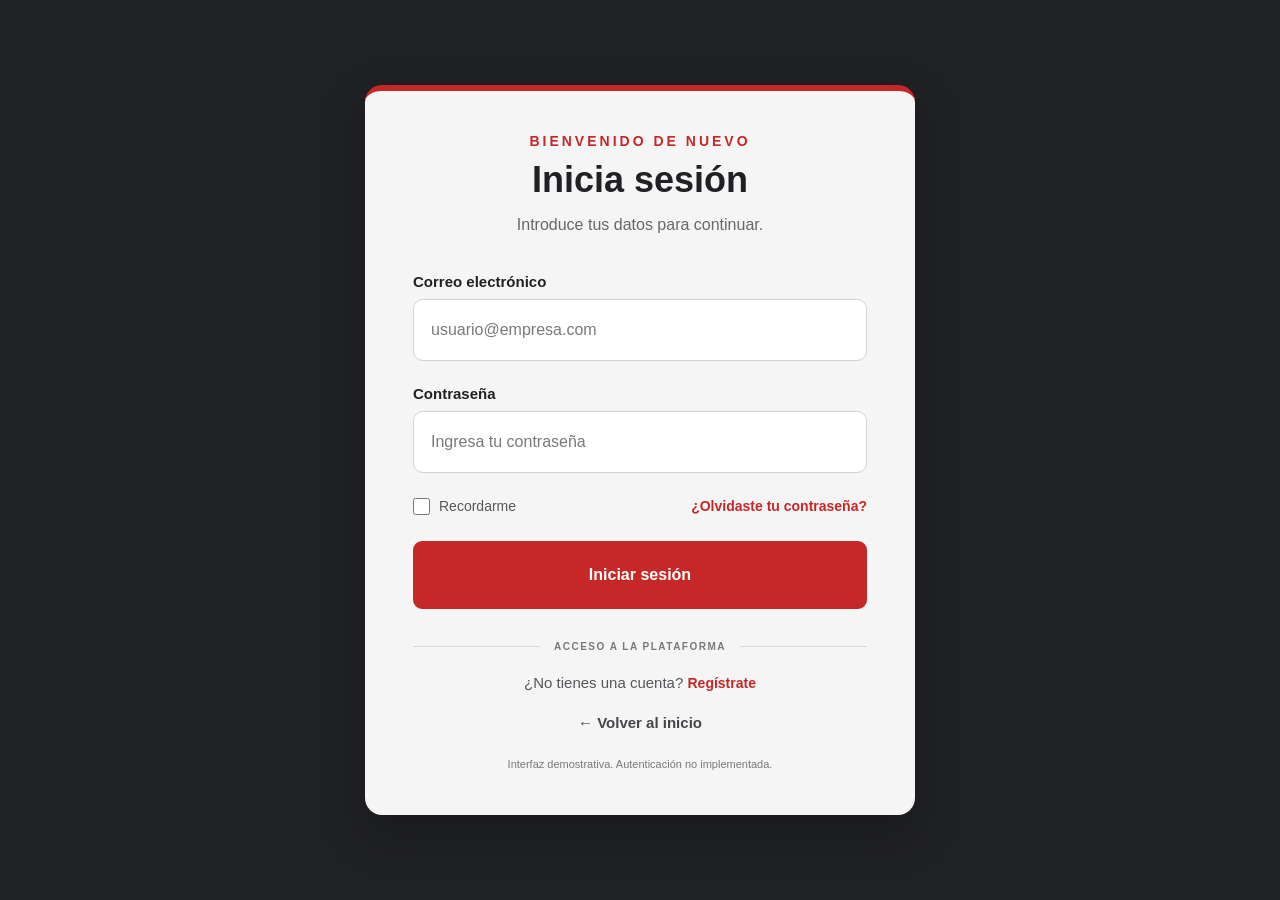
==== login.html @ ec5d8154 "Crear pagina de inicio de sesion" ====
<!DOCTYPE html>
<html lang="es">

<head>
    <meta charset="UTF-8">
    <meta name="viewport" content="width=device-width, initial-scale=1.0">
    <meta name="description" content="Acceso a SoftBecX Shield, plataforma de seguridad digital empresarial.">

    <title>Iniciar sesión | SoftBecX Shield</title>

    <style>
        :root {
            --rojo: #C62828;
            --rojo-hover: #A51F1F;
            --grafito: #202124;
            --blanco-humo: #F5F5F5;
            --gris: #66686C;
            --borde: #D3D3D5;
        }

        * {
            box-sizing: border-box;
            margin: 0;
            padding: 0;
        }

        body {
            min-height: 100vh;
            display: flex;
            justify-content: center;
            align-items: center;
            padding: 25px;
            font-family: Arial, Helvetica, sans-serif;
            color: var(--grafito);
            background-color: var(--grafito);
        }

        a {
            color: inherit;
            text-decoration: none;
        }

        button,
        input {
            font: inherit;
        }

        a:focus-visible,
        button:focus-visible,
        input:focus-visible {
            outline: 3px solid var(--rojo);
            outline-offset: 4px;
        }

        .tarjeta-login {
            width: 100%;
            max-width: 550px;
            padding: 42px 48px;
            background-color: var(--blanco-humo);
            border-top: 6px solid var(--rojo);
            border-radius: 17px;
            box-shadow: 0 18px 45px rgba(0, 0, 0, 0.22);
        }

        .encabezado-tarjeta {
            margin-bottom: 35px;
            text-align: center;
        }

        .subtitulo {
            margin-bottom: 8px;
            color: var(--rojo);
            font-size: 14px;
            font-weight: 800;
            letter-spacing: 3px;
        }

        .encabezado-tarjeta h1 {
            margin-bottom: 10px;
            color: var(--grafito);
            font-size: 36px;
            line-height: 1.25;
        }

        .texto-tarjeta {
            color: var(--gris);
            font-size: 16px;
            line-height: 1.6;
        }

        .formulario {
            display: flex;
            flex-direction: column;
            gap: 24px;
        }

        .campo label {
            display: block;
            margin-bottom: 9px;
            color: var(--grafito);
            font-size: 15px;
            font-weight: 700;
        }

        .campo input {
            display: block;
            width: 100%;
            min-height: 62px;
            padding: 16px 17px;
            color: var(--grafito);
            background-color: #FFFFFF;
            border: 1px solid var(--borde);
            border-radius: 10px;
            font-size: 16px;
            transition: border-color 0.2s, box-shadow 0.2s;
        }

        .campo input::placeholder {
            color: #77797D;
        }

        .campo input:focus {
            border-color: var(--rojo);
            box-shadow: 0 0 0 3px rgba(198, 40, 40, 0.1);
            outline: none;
        }

        .opciones {
            display: flex;
            justify-content: space-between;
            align-items: center;
            flex-wrap: wrap;
            gap: 12px;
            margin-top: 1px;
        }

        .recordar {
            display: inline-flex;
            align-items: center;
            gap: 9px;
            color: #55575B;
            font-size: 14px;
            cursor: pointer;
        }

        .recordar input {
            width: 17px;
            height: 17px;
            accent-color: var(--rojo);
            cursor: pointer;
        }

        .enlace {
            color: var(--rojo);
            font-size: 14px;
            font-weight: 700;
        }

        .enlace:hover {
            color: var(--rojo-hover);
            text-decoration: underline;
        }

        .boton-login {
            display: flex;
            justify-content: center;
            align-items: center;
            width: 100%;
            min-height: 68px;
            margin-top: 2px;
            padding: 17px 22px;
            color: #FFFFFF;
            background-color: var(--rojo);
            border: 2px solid var(--rojo);
            border-radius: 9px;
            cursor: pointer;
            font-size: 16px;
            font-weight: 700;
            transition: background-color 0.2s, transform 0.2s;
        }

        .boton-login:hover {
            background-color: var(--rojo-hover);
            border-color: var(--rojo-hover);
            transform: translateY(-1px);
        }

        .separador {
            display: flex;
            align-items: center;
            gap: 14px;
            margin: 32px 0 22px;
        }

        .separador span {
            height: 1px;
            flex: 1;
            background-color: #D8D8D8;
        }

        .separador p {
            color: #77797D;
            font-size: 10px;
            font-weight: 700;
            letter-spacing: 1.5px;
            white-space: nowrap;
        }

        .registro {
            margin-bottom: 23px;
            color: #55575B;
            text-align: center;
            font-size: 15px;
        }

        .volver {
            display: block;
            color: #44464A;
            text-align: center;
            font-size: 15px;
            font-weight: 700;
            transition: color 0.2s;
        }

        .volver:hover {
            color: var(--rojo);
        }

        .nota {
            margin-top: 25px;
            color: #77797D;
            text-align: center;
            font-size: 11px;
            line-height: 1.6;
        }

        @media (max-width: 600px) {
            body {
                padding: 16px;
            }

            .tarjeta-login {
                max-width: 440px;
                padding: 32px 24px;
                border-radius: 14px;
            }

            .encabezado-tarjeta {
                margin-bottom: 28px;
            }

            .subtitulo {
                font-size: 11px;
                letter-spacing: 2px;
            }

            .encabezado-tarjeta h1 {
                font-size: 30px;
            }

            .texto-tarjeta {
                font-size: 14px;
            }

            .formulario {
                gap: 20px;
            }

            .campo input {
                min-height: 54px;
                font-size: 15px;
            }

            .boton-login {
                min-height: 58px;
            }

            .opciones {
                align-items: flex-start;
            }

            .recordar,
            .enlace {
                font-size: 12px;
            }

            .separador {
                gap: 9px;
            }

            .separador p {
                font-size: 8px;
                letter-spacing: 1px;
            }
        }

        @media (max-width: 360px) {
            .tarjeta-login {
                padding: 27px 18px;
            }

            .opciones {
                flex-direction: column;
                gap: 14px;
            }

            .encabezado-tarjeta h1 {
                font-size: 27px;
            }
        }

        @media (max-height: 700px) and (min-width: 601px) {
            body {
                align-items: flex-start;
            }

            .tarjeta-login {
                margin: 15px 0;
            }
        }

        @media (prefers-reduced-motion: reduce) {
            *,
            *::before,
            *::after {
                scroll-behavior: auto !important;
                transition-duration: 0.01ms !important;
            }
        }
    </style>
</head>

<body>

    <main class="tarjeta-login">

        <header class="encabezado-tarjeta">
            <p class="subtitulo">BIENVENIDO DE NUEVO</p>

            <h1>Inicia sesión</h1>

            <p class="texto-tarjeta">
                Introduce tus datos para continuar.
            </p>
        </header>

        <form class="formulario" action="#" method="get">

            <div class="campo">
                <label for="correo">Correo electrónico</label>

                <input
                    type="email"
                    id="correo"
                    name="correo"
                    placeholder="usuario@empresa.com"
                    autocomplete="email"
                    required
                >
            </div>

            <div class="campo">
                <label for="contrasena">Contraseña</label>

                <input
                    type="password"
                    id="contrasena"
                    name="contrasena"
                    placeholder="Ingresa tu contraseña"
                    autocomplete="current-password"
                    required
                >
            </div>

            <div class="opciones">

                <label class="recordar">
                    <input type="checkbox" name="recordarme">
                    <span>Recordarme</span>
                </label>

                <a href="#" class="enlace">
                    ¿Olvidaste tu contraseña?
                </a>

            </div>

            <button type="submit" class="boton-login">
                Iniciar sesión
            </button>

        </form>

        <div class="separador">
            <span></span>
            <p>ACCESO A LA PLATAFORMA</p>
            <span></span>
        </div>

        <p class="registro">
            ¿No tienes una cuenta?
            <a href="registro.html" class="enlace">Regístrate</a>
        </p>

        <a href="index.html" class="volver">
            &larr; Volver al inicio
        </a>

        <p class="nota">
            Interfaz demostrativa. Autenticación no implementada.
        </p>

    </main>

</body>

</html>
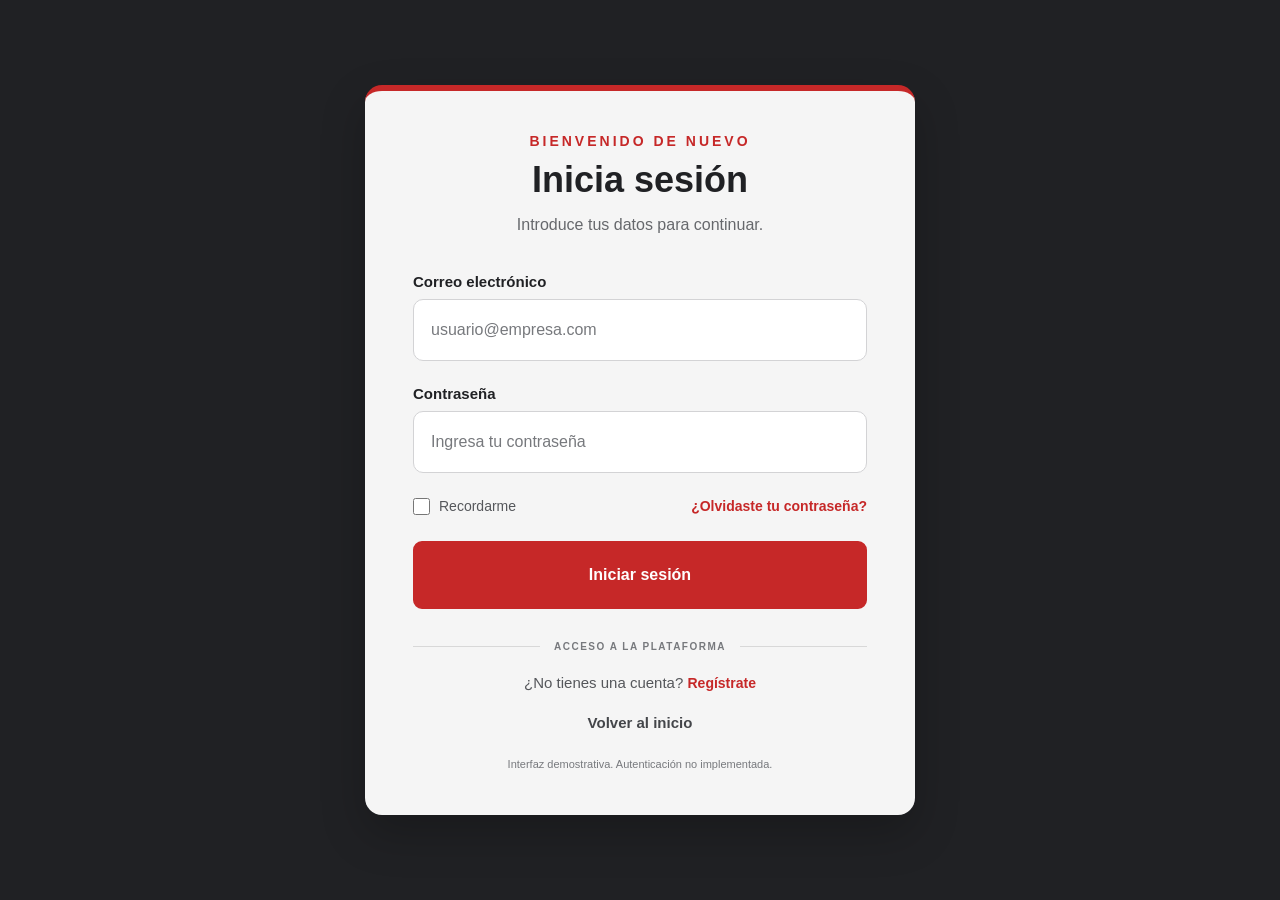
==== commit c9c073c1: "Actualizar páginas y estilos de SoftBecX Shield" ====
--- a/login.html
+++ b/login.html
@@ -380,7 +380,7 @@
                     <span>Recordarme</span>
                 </label>
 
-                <a href="#" class="enlace">
+                <a href="recuperar-contrasena.html" class="enlace">
                     ¿Olvidaste tu contraseña?
                 </a>
 
@@ -404,7 +404,7 @@
         </p>
 
         <a href="index.html" class="volver">
-            &larr; Volver al inicio
+               Volver al inicio
         </a>
 
         <p class="nota">
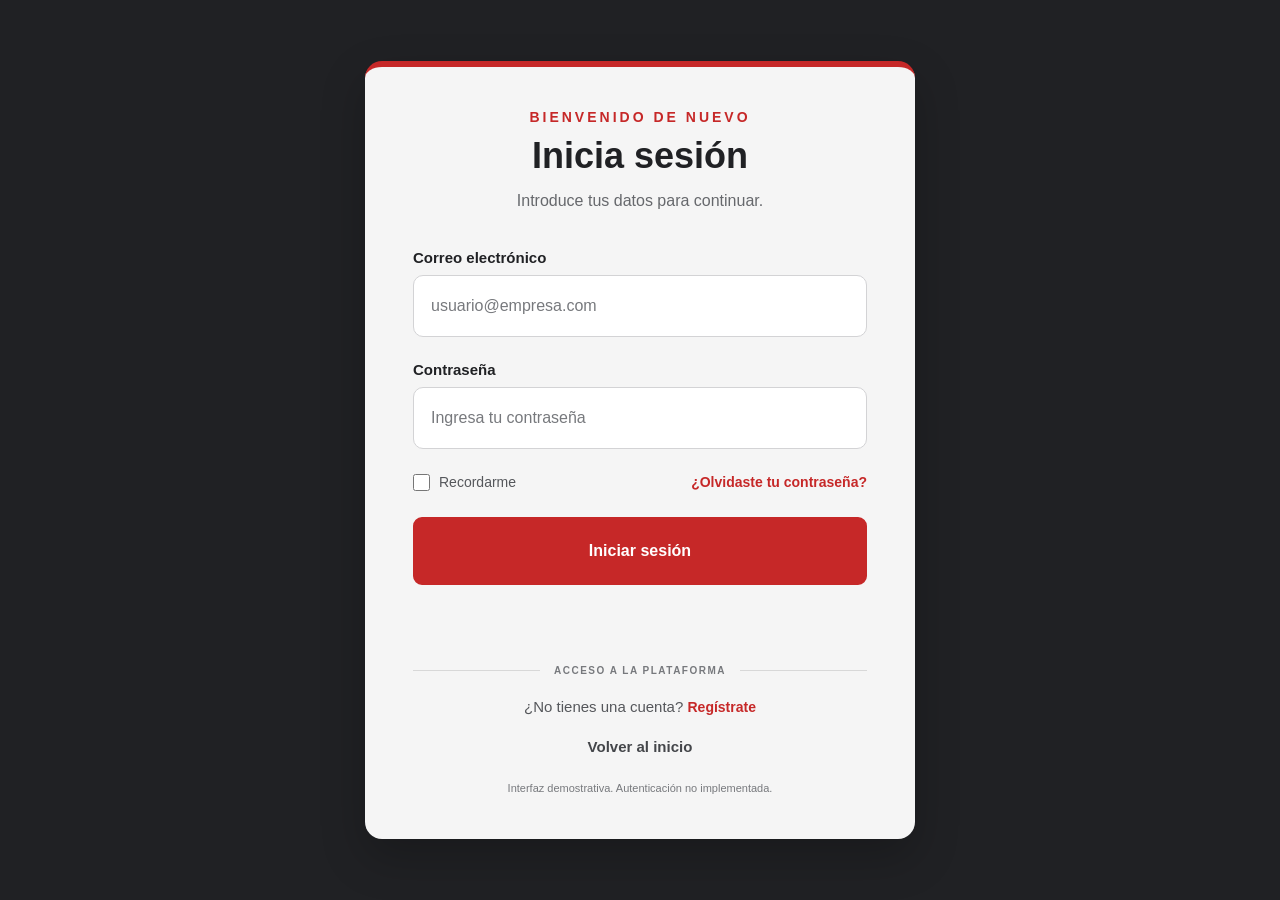
==== commit 7c8632e0: "feat(login): validar formulario de inicio de sesión" ====
--- a/login.html
+++ b/login.html
@@ -186,6 +186,26 @@
             transform: translateY(-1px);
         }
 
+        .mensaje-login {
+            padding: 12px;
+            border-radius: 8px;
+            text-align: center;
+            font-size: 14px;
+            line-height: 1.5;
+        }
+
+        .mensaje-error {
+            color: #A51F1F;
+            background-color: #FCE8E8;
+            border: 1px solid #E8B5B5;
+        }
+
+        .mensaje-exito {
+            color: #216B38;
+            background-color: #E5F4E9;
+            border: 1px solid #B7DCC1;
+        }
+
         .separador {
             display: flex;
             align-items: center;
@@ -329,6 +349,8 @@
             }
         }
     </style>
+
+    <script src="js/login.js" defer></script>
 </head>
 
 <body>
@@ -369,6 +391,7 @@
                     name="contrasena"
                     placeholder="Ingresa tu contraseña"
                     autocomplete="current-password"
+                    minlength="8"
                     required
                 >
             </div>
@@ -389,6 +412,8 @@
             <button type="submit" class="boton-login">
                 Iniciar sesión
             </button>
+
+            <p id="mensaje-login" class="mensaje-login" role="status" aria-live="polite"></p>
 
         </form>
 
@@ -404,7 +429,7 @@
         </p>
 
         <a href="index.html" class="volver">
-               Volver al inicio
+            Volver al inicio
         </a>
 
         <p class="nota">
